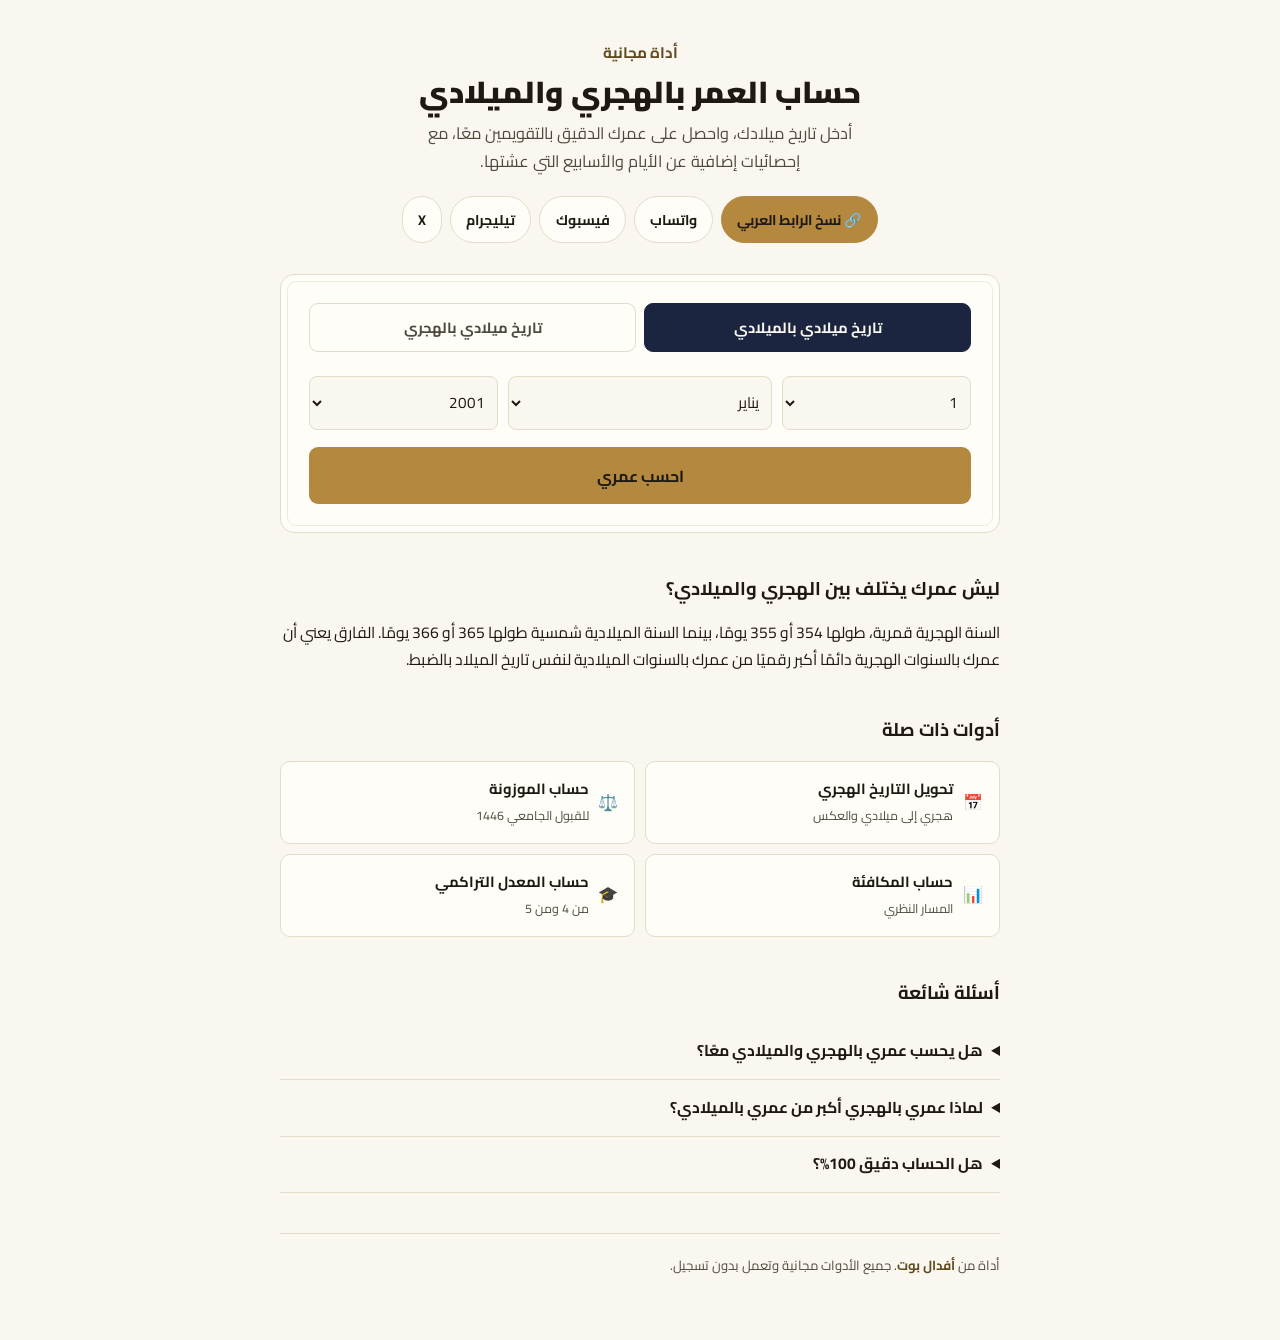
==== ar/hisab-al-omr/index.html @ 0395c9e0 "Create index.html" ====
<!DOCTYPE html>
<html lang="ar" dir="rtl">
<head>
<meta charset="UTF-8">
<meta name="viewport" content="width=device-width, initial-scale=1, viewport-fit=cover">
<title>حساب العمر بالهجري والميلادي - 1446</title>
<meta name="description" content="احسب عمرك بالضبط بالتقويمين الهجري والميلادي، مع عدد الأيام التي عشتها ومتى موعد عيد ميلادك القادم.">
<link rel="canonical" href="https://afdalbot.com/ar/حساب-العمر/">
<link rel="preload" href="/fonts/cairo-v31-arabic_latin-regular.woff2" as="font" type="font/woff2" crossorigin>
<link rel="preload" href="/fonts/cairo-v31-arabic_latin-700.woff2" as="font" type="font/woff2" crossorigin>
<link rel="preload" href="/fonts/cairo-v31-arabic_latin-900.woff2" as="font" type="font/woff2" crossorigin>
<script type="application/ld+json">
{"@context":"https://schema.org","@type":"FAQPage","mainEntity":[{"@type":"Question","name":"هل يحسب عمري بالهجري والميلادي معًا؟","acceptedAnswer":{"@type":"Answer","text":"نعم، تدخل تاريخ ميلادك مرة واحدة (هجريًا أو ميلاديًا) وتظهر لك النتيجة بالتقويمين معًا: السنوات والشهور والأيام بكل تقويم على حدة."}},{"@type":"Question","name":"لماذا عمري بالهجري أكبر من عمري بالميلادي؟","acceptedAnswer":{"@type":"Answer","text":"لأن السنة الهجرية أقصر من الميلادية بنحو 10-11 يومًا، فيتراكم مع الزمن سنوات هجرية إضافية مقارنة بنفس المدة الزمنية بالميلادي."}},{"@type":"Question","name":"هل الحساب دقيق 100%؟","acceptedAnswer":{"@type":"Answer","text":"الجزء الميلادي دقيق حسابيًا تمامًا. الجزء الهجري يعتمد التقويم الحسابي (التبويبي)، وقد يختلف بيوم واحد عن رؤية الهلال الفعلية في بعض الأشهر، وهو فرق معروف بين الطريقتين."}}]}
</script>
<style>
  @font-face{font-family:'Cairo';font-style:normal;font-weight:400;font-display:optional;src:url('/fonts/cairo-v31-arabic_latin-regular.woff2') format('woff2');}
  @font-face{font-family:'Cairo';font-style:normal;font-weight:700;font-display:optional;src:url('/fonts/cairo-v31-arabic_latin-700.woff2') format('woff2');}
  @font-face{font-family:'Cairo';font-style:normal;font-weight:900;font-display:optional;src:url('/fonts/cairo-v31-arabic_latin-900.woff2') format('woff2');}
  @font-face{font-family:'Cairo Fallback';src:local('Tahoma'),local('Arial');ascent-override:105%;descent-override:35%;line-gap-override:10%;size-adjust:102%;}
  :root{--ink:#1e1a12;--paper:#faf7f0;--panel:#fffdf8;--brass:#b4883f;--brass-dark:#614a1f;--indigo:#1b2540;--line:#e4dcc8;--muted:#4f4a3e;}
  @media (prefers-color-scheme: dark){:root:not([data-theme="light"]){--ink:#efe9da;--paper:#15130f;--panel:#1d1a14;--brass:#d4a94f;--brass-dark:#e8c169;--indigo:#c9d3ec;--line:#332e22;--muted:#b8b0a0;}}
  *{box-sizing:border-box;}body{margin:0;background:var(--paper);color:var(--ink);font-family:'Cairo','Cairo Fallback',-apple-system,"Segoe UI",Tahoma,Arial,sans-serif;line-height:1.7;-webkit-font-smoothing:antialiased;}
  .wrap{max-width:760px;margin:0 auto;padding:2.5rem 1.25rem 4rem;}header{text-align:center;margin-bottom:1.2rem;}.kicker{color:var(--brass-dark);font-weight:700;font-size:.95rem;}h1{font-size:1.9rem;font-weight:900;margin:.35rem 0 .5rem;line-height:1.35;}header p{color:var(--muted);font-size:1.02rem;margin:0 auto;max-width:52ch;}
  .sr-only{position:absolute;width:1px;height:1px;padding:0;margin:-1px;overflow:hidden;clip:rect(0,0,0,0);white-space:nowrap;border:0;}
  .share-bar{display:flex;flex-wrap:wrap;gap:.5rem;justify-content:center;margin:1.25rem 0 1.9rem;min-height:44px;}
  .share-btn{display:inline-flex;align-items:center;gap:.4rem;padding:.6rem .95rem;border-radius:999px;border:1px solid var(--line);background:var(--panel);color:var(--ink);font-weight:700;font-size:.88rem;cursor:pointer;font-family:inherit;min-height:44px;}
  .share-btn.primary{background:var(--brass);border-color:var(--brass);color:#1e1a12;}.share-btn:hover{border-color:var(--brass);}.share-btn.primary:hover{background:var(--brass-dark);color:#fff;}
  .share-btn:focus-visible,.tab:focus-visible,select:focus-visible,button.convert:focus-visible{outline:2px solid var(--brass);outline-offset:2px;}
  .toast{position:fixed;bottom:20px;left:50%;transform:translateX(-50%) translateY(20px);background:var(--indigo);color:#fff;padding:.7rem 1.1rem;border-radius:999px;font-size:.88rem;font-weight:700;opacity:0;pointer-events:none;transition:all .25s;z-index:9999;}.toast.show{opacity:1;transform:translateX(-50%) translateY(0);}
  .card{background:var(--panel);border:1px solid var(--line);border-radius:14px;padding:1.75rem;position:relative;}.card::before{content:"";position:absolute;inset:6px;border:1px solid var(--line);border-radius:9px;pointer-events:none;opacity:.6;}
  .tabs{display:flex;gap:.5rem;margin-bottom:1.5rem;}.tab{flex:1;padding:.7rem;text-align:center;border-radius:9px;cursor:pointer;font-weight:700;font-size:.92rem;border:1px solid var(--line);color:var(--muted);background:transparent;font-family:inherit;min-height:44px;}.tab.active{background:var(--indigo);color:var(--paper);border-color:var(--indigo);}
  .panel{display:none;}.panel.active{display:block;}.row{display:grid;grid-template-columns:1fr 1.4fr 1fr;gap:.6rem;margin-bottom:1.1rem;}
  select{width:100%;padding:.65rem .5rem;border-radius:8px;border:1px solid var(--line);background:var(--paper);color:var(--ink);font-family:inherit;font-size:.95rem;font-variant-numeric:tabular-nums;min-height:44px;}
  button.convert{width:100%;padding:.85rem;border:none;border-radius:9px;cursor:pointer;background:var(--brass);color:#1e1a12;font-family:inherit;font-weight:700;font-size:1rem;min-height:44px;}button.convert:hover{background:var(--brass-dark);color:#fff;}
  .results{margin-top:1.5rem;display:none;min-height:280px;}.results.show{display:block;}
  .age-grid{display:grid;grid-template-columns:1fr 1fr;gap:.8rem;margin-bottom:1rem;}.age-box{background:var(--paper);border:1px solid var(--line);border-radius:10px;padding:1rem;text-align:center;}.age-box .cal{font-size:.8rem;color:var(--muted);font-weight:700;margin-bottom:.4rem;}.age-box .big{font-size:1.5rem;font-weight:900;font-variant-numeric:tabular-nums;color:var(--indigo);}.age-box .unit{font-size:.78rem;color:var(--muted);margin-top:.2rem;}
  .stats{display:grid;grid-template-columns:1fr 1fr;gap:1px;background:var(--line);border:1px solid var(--line);border-radius:10px;overflow:hidden;}.stats>div{background:var(--panel);padding:.8rem .9rem;}.stats .lbl{font-size:.78rem;color:var(--muted);margin-bottom:.2rem;}.stats .val{font-weight:700;font-variant-numeric:tabular-nums;font-size:.95rem;}
  section.about{margin-top:2.5rem;}section.about h2{font-size:1.15rem;font-weight:700;margin-bottom:.6rem;}section.about p{font-size:.98rem;}
  .faq{margin-top:2.5rem;}.faq h2{font-size:1.15rem;font-weight:700;margin-bottom:1rem;}details{border-bottom:1px solid var(--line);padding:.9rem 0;}details summary{font-weight:700;cursor:pointer;font-size:.98rem;}details p{color:var(--muted);margin:.6rem 0 0;font-size:.92rem;}
  .related{margin-top:2.5rem;}.related h2{font-size:1.15rem;font-weight:700;margin-bottom:1rem;}.related-grid{display:grid;grid-template-columns:1fr 1fr;gap:.6rem;}.related-card{background:var(--panel);border:1px solid var(--line);border-radius:10px;padding:.9rem 1rem;text-decoration:none;color:var(--ink);display:flex;align-items:center;gap:.6rem;transition:border-color .2s;}.related-card:hover{border-color:var(--brass);}
  footer{margin-top:2.5rem;padding-top:1.25rem;border-top:1px solid var(--line);}footer p{color:var(--muted);font-size:.82rem;margin:0;}a.home{color:var(--brass-dark);font-weight:700;text-decoration:none;}
  @media (max-width:520px){.row{grid-template-columns:1fr 1fr;} .row select:nth-child(1){grid-column:1/span 2;} .related-grid{grid-template-columns:1fr;}}
</style>
</head>
<body>
<div class="wrap">
  <header>
    <div class="kicker">أداة مجانية</div>
    <h1>حساب العمر بالهجري والميلادي</h1>
    <p>أدخل تاريخ ميلادك، واحصل على عمرك الدقيق بالتقويمين معًا، مع إحصائيات إضافية عن الأيام والأسابيع التي عشتها.</p>
  </header>
  <nav class="share-bar" aria-label="مشاركة الصفحة">
    <button type="button" class="share-btn primary" onclick="copyArabicLink()">🔗 نسخ الرابط العربي</button>
    <button type="button" class="share-btn" onclick="shareWhatsApp()">واتساب</button>
    <button type="button" class="share-btn" onclick="shareFacebook()">فيسبوك</button>
    <button type="button" class="share-btn" onclick="shareTelegram()">تيليجرام</button>
    <button type="button" class="share-btn" onclick="shareX()">X</button>
  </nav>
  <div id="toast" class="toast" role="status" aria-live="polite">تم نسخ الرابط بالعربي ✅</div>
  <div class="card">
    <div class="tabs" role="tablist" aria-label="نوع الإدخال">
      <div class="tab active" role="tab" aria-selected="true" data-tab="greg">تاريخ ميلادي بالميلادي</div>
      <div class="tab" role="tab" aria-selected="false" data-tab="hij">تاريخ ميلادي بالهجري</div>
    </div>
    <div class="panel active" id="panel-greg" role="tabpanel">
      <div class="row">
        <select id="g_day" aria-label="يوم الميلاد الميلادي"></select>
        <select id="g_month" aria-label="شهر الميلاد الميلادي"></select>
        <select id="g_year" aria-label="سنة الميلاد الميلادية"></select>
      </div>
      <button class="convert" onclick="calcFromGregorian()">احسب عمري</button>
    </div>
    <div class="panel" id="panel-hij" role="tabpanel">
      <div class="row">
        <select id="h_day" aria-label="يوم الميلاد الهجري"></select>
        <select id="h_month" aria-label="شهر الميلاد الهجري"></select>
        <select id="h_year" aria-label="سنة الميلاد الهجرية"></select>
      </div>
      <button class="convert" onclick="calcFromHijri()">احسب عمري</button>
    </div>
    <div class="results" id="results" aria-live="polite">
      <div class="age-grid">
        <div class="age-box"><div class="cal">بالميلادي</div><div class="big" id="ageG"></div><div class="unit">سنة / شهر / يوم</div></div>
        <div class="age-box"><div class="cal">بالهجري</div><div class="big" id="ageH"></div><div class="unit">سنة / شهر / يوم</div></div>
      </div>
      <div class="stats">
        <div><div class="lbl">إجمالي الأيام</div><div class="val" id="totalDays"></div></div>
        <div><div class="lbl">إجمالي الأسابيع</div><div class="val" id="totalWeeks"></div></div>
        <div><div class="lbl">يوم الميلاد كان</div><div class="val" id="bornWeekday"></div></div>
        <div><div class="lbl">القادم عيد ميلادك الميلادي بعد</div><div class="val" id="nextG"></div></div>
        <div><div class="lbl">القادم عيد ميلادك الهجري بعد</div><div class="val" id="nextH"></div></div>
      </div>
    </div>
  </div>
  <section class="about">
    <h2>ليش عمرك يختلف بين الهجري والميلادي؟</h2>
    <p>السنة الهجرية قمرية، طولها 354 أو 355 يومًا، بينما السنة الميلادية شمسية طولها 365 أو 366 يومًا. الفارق يعني أن عمرك بالسنوات الهجرية دائمًا أكبر رقميًا من عمرك بالسنوات الميلادية لنفس تاريخ الميلاد بالضبط.</p>
  </section>
  <section class="related">
    <h2>أدوات ذات صلة</h2>
    <div class="related-grid">
      <a class="related-card" href="/ar/تحويل-التاريخ-الهجري-الى-الميلادي/"><span>📅</span><span><span style="display:block;font-weight:700;font-size:.92rem">تحويل التاريخ الهجري</span><span style="font-size:.78rem;color:var(--muted)">هجري إلى ميلادي والعكس</span></span></a>
      <a class="related-card" href="/ar/حساب-الموزونة/"><span>⚖️</span><span><span style="display:block;font-weight:700;font-size:.92rem">حساب الموزونة</span><span style="font-size:.78rem;color:var(--muted)">للقبول الجامعي 1446</span></span></a>
      <a class="related-card" href="/ar/حساب-النسبة-المكافئة/"><span>📊</span><span><span style="display:block;font-weight:700;font-size:.92rem">حساب المكافئة</span><span style="font-size:.78rem;color:var(--muted)">المسار النظري</span></span></a>
      <a class="related-card" href="/ar/حساب-المعدل-التراكمي/"><span>🎓</span><span><span style="display:block;font-weight:700;font-size:.92rem">حساب المعدل التراكمي</span><span style="font-size:.78rem;color:var(--muted)">من 4 ومن 5</span></span></a>
    </div>
  </section>
  <section class="faq">
    <h2>أسئلة شائعة</h2>
    <details><summary>هل يحسب عمري بالهجري والميلادي معًا؟</summary><p>نعم، تدخل تاريخ ميلادك مرة واحدة وتظهر لك النتيجة بالتقويمين معًا.</p></details>
    <details><summary>لماذا عمري بالهجري أكبر من عمري بالميلادي؟</summary><p>لأن السنة الهجرية أقصر من الميلادية بنحو 10-11 يومًا، فيتراكم مع الزمن سنوات هجرية إضافية.</p></details>
    <details><summary>هل الحساب دقيق 100%؟</summary><p>الجزء الميلادي دقيق تمامًا. الجزء الهجري يعتمد التقويم الحسابي، وقد يختلف بيوم واحد عن رؤية الهلال.</p></details>
  </section>
  <footer><p>أداة من <a class="home" href="/">أفدال بوت</a>. جميع الأدوات مجانية وتعمل بدون تسجيل.</p></footer>
</div>
<script>
function getArabicUrl(){try{return decodeURI(window.location.href);}catch(e){return window.location.href;}}
function getEncodedUrl(){return window.location.href;}
function showToast(msg){const t=document.getElementById('toast');if(msg) t.textContent=msg;t.classList.add('show');setTimeout(()=>t.classList.remove('show'),2200);}
function copyArabicLink(){const u=getArabicUrl();if(navigator.clipboard&&navigator.clipboard.writeText){navigator.clipboard.writeText(u).then(()=>showToast('تم نسخ الرابط بالعربي ✅')).catch(()=>fallbackCopy(u));}else fallbackCopy(u);}
function fallbackCopy(t){const ta=document.createElement('textarea');ta.value=t;document.body.appendChild(ta);ta.select();try{document.execCommand('copy');showToast('تم نسخ الرابط بالعربي ✅');}catch(e){}document.body.removeChild(ta);}
function shareWhatsApp(){open('https://wa.me/?text='+encodeURIComponent(getArabicUrl()),'_blank');}
function shareFacebook(){open('https://www.facebook.com/sharer/sharer.php?u='+encodeURIComponent(getEncodedUrl()),'_blank');}
function shareTelegram(){open('https://t.me/share/url?url='+encodeURIComponent(getEncodedUrl())+'&text='+encodeURIComponent('حساب العمر بالهجري والميلادي'),'_blank');}
function shareX(){open('https://twitter.com/intent/tweet?url='+encodeURIComponent(getEncodedUrl())+'&text='+encodeURIComponent('حساب العمر بالهجري والميلادي'),'_blank');}
function gregorianToJDN(y,m,d){const a=Math.floor((14-m)/12),y2=y+4800-a,m2=m+12*a-3;return d+Math.floor((153*m2+2)/5)+365*y2+Math.floor(y2/4)-Math.floor(y2/100)+Math.floor(y2/400)-32045;}
function jdnToGregorian(jdn){const a=jdn+32044,b=Math.floor((4*a+3)/146097),c=a-Math.floor((146097*b)/4),d=Math.floor((4*c+3)/1461),e=c-Math.floor((1461*d)/4),m=Math.floor((5*e+2)/153);return{year:100*b+d-4800+Math.floor(m/10),month:m+3-12*Math.floor(m/10),day:e-Math.floor((153*m+2)/5)+1};}
function jdnToHijri(jdn){let l=jdn-1948440+10632;const n=Math.floor((l-1)/10631);l=l-10631*n+354;const j=Math.floor((10985-l)/5316)*Math.floor((50*l)/17719)+Math.floor(l/5670)*Math.floor((43*l)/15238);l=l-Math.floor((30-j)/15)*Math.floor((17719*j)/50)-Math.floor(j/16)*Math.floor((15238*j)/43)+29;const hm=Math.floor((24*l)/709),hd=l-Math.floor((709*hm)/24),hy=30*n+j-30;return{year:hy,month:hm,day:hd};}
function hijriToJDN(hy,hm,hd){return Math.floor((11*hy+3)/30)+354*hy+30*hm-Math.floor((hm-1)/2)+hd+1948440-385;}
function daysInHijriMonth(hy,hm){let ny=hy,nm=hm+1;if(nm>12){nm=1;ny+=1;}return hijriToJDN(ny,nm,1)-hijriToJDN(hy,hm,1);}
function daysInGregorianMonth(y,m){let ny=y,nm=m+1;if(nm>12){nm=1;ny+=1;}return gregorianToJDN(ny,nm,1)-gregorianToJDN(y,m,1);}
function ageDiff(by,bm,bd,ty,tm,td,daysInMonthFn){let years=ty-by,months=tm-bm,days=td-bd;if(days<0){months-=1;let pm=tm-1,py=ty;if(pm<1){pm=12;py-=1;}days+=daysInMonthFn(py,pm);}if(months<0){years-=1;months+=12;}return{years,months,days};}
function weekday(jdn){return ((jdn+1)%7+7)%7;}
const hijriMonths=["محرم","صفر","ربيع الأول","ربيع الآخر","جمادى الأولى","جمادى الآخرة","رجب","شعبان","رمضان","شوال","ذو القعدة","ذو الحجة"];
const gregMonths=["يناير","فبراير","مارس","أبريل","مايو","يونيو","يوليو","أغسطس","سبتمبر","أكتوبر","نوفمبر","ديسمبر"];
const weekdayNames=["الأحد","الاثنين","الثلاثاء","الأربعاء","الخميس","الجمعة","السبت"];
function fillSelect(el,count,start,labels){el.innerHTML="";for(let i=0;i<count;i++){const o=document.createElement("option");const v=start+i;o.value=v;o.textContent=labels?labels[i]:v;el.appendChild(o);}}
function initSelectors(){
  const now=new Date();
  const todayJDN=gregorianToJDN(now.getFullYear(),now.getMonth()+1,now.getDate());
  const todayH=jdnToHijri(todayJDN);
  fillSelect(document.getElementById('g_day'),31,1);
  fillSelect(document.getElementById('g_month'),12,1,gregMonths);
  fillSelect(document.getElementById('g_year'),120,now.getFullYear()-100);
  document.getElementById('g_year').value=now.getFullYear()-25;
  fillSelect(document.getElementById('h_day'),30,1);
  fillSelect(document.getElementById('h_month'),12,1,hijriMonths);
  fillSelect(document.getElementById('h_year'),120,todayH.year-100);
  document.getElementById('h_year').value=todayH.year-26;
}
function showResults(birthJDN){
  const now=new Date();
  const todayJDN=gregorianToJDN(now.getFullYear(),now.getMonth()+1,now.getDate());
  const bG=jdnToGregorian(birthJDN), tG=jdnToGregorian(todayJDN);
  const bH=jdnToHijri(birthJDN), tH=jdnToHijri(todayJDN);
  const ageG=ageDiff(bG.year,bG.month,bG.day, tG.year,tG.month,tG.day, daysInGregorianMonth);
  const ageH=ageDiff(bH.year,bH.month,bH.day, tH.year,tH.month,tH.day, daysInHijriMonth);
  document.getElementById('ageG').textContent=`${ageG.years} - ${ageG.months} - ${ageG.days}`;
  document.getElementById('ageH').textContent=`${ageH.years} - ${ageH.months} - ${ageH.days}`;
  document.getElementById('totalDays').textContent=(todayJDN-birthJDN).toLocaleString('ar');
  document.getElementById('totalWeeks').textContent=Math.floor((todayJDN-birthJDN)/7).toLocaleString('ar');
  document.getElementById('bornWeekday').textContent=weekdayNames[weekday(birthJDN)];
  let nyG=tG.year; if (gregorianToJDN(tG.year,bG.month,bG.day) < todayJDN) nyG=tG.year+1;
  let nextGJDN=gregorianToJDN(nyG,bG.month,bG.day);
  document.getElementById('nextG').textContent=(nextGJDN-todayJDN)+' يوم';
  let nyH=tH.year; if (hijriToJDN(tH.year,bH.month,bH.day) < todayJDN) nyH=tH.year+1;
  let nextHJDN=hijriToJDN(nyH,bH.month,bH.day);
  document.getElementById('nextH').textContent=(nextHJDN-todayJDN)+' يوم';
  document.getElementById('results').classList.add('show');
}
function calcFromGregorian(){
  const d=+document.getElementById('g_day').value, m=+document.getElementById('g_month').value, y=+document.getElementById('g_year').value;
  showResults(gregorianToJDN(y,m,d));
}
function calcFromHijri(){
  const d=+document.getElementById('h_day').value, m=+document.getElementById('h_month').value, y=+document.getElementById('h_year').value;
  showResults(hijriToJDN(y,m,d));
}
document.querySelectorAll('.tab').forEach(tab=>{
  tab.addEventListener('click',()=>{
    document.querySelectorAll('.tab').forEach(t=>t.classList.remove('active'));
    document.querySelectorAll('.panel').forEach(p=>p.classList.remove('active'));
    tab.classList.add('active');
    document.getElementById('panel-'+tab.dataset.tab).classList.add('active');
    document.getElementById('results').classList.remove('show');
  });
});
initSelectors();
</script>
</body>
</html>
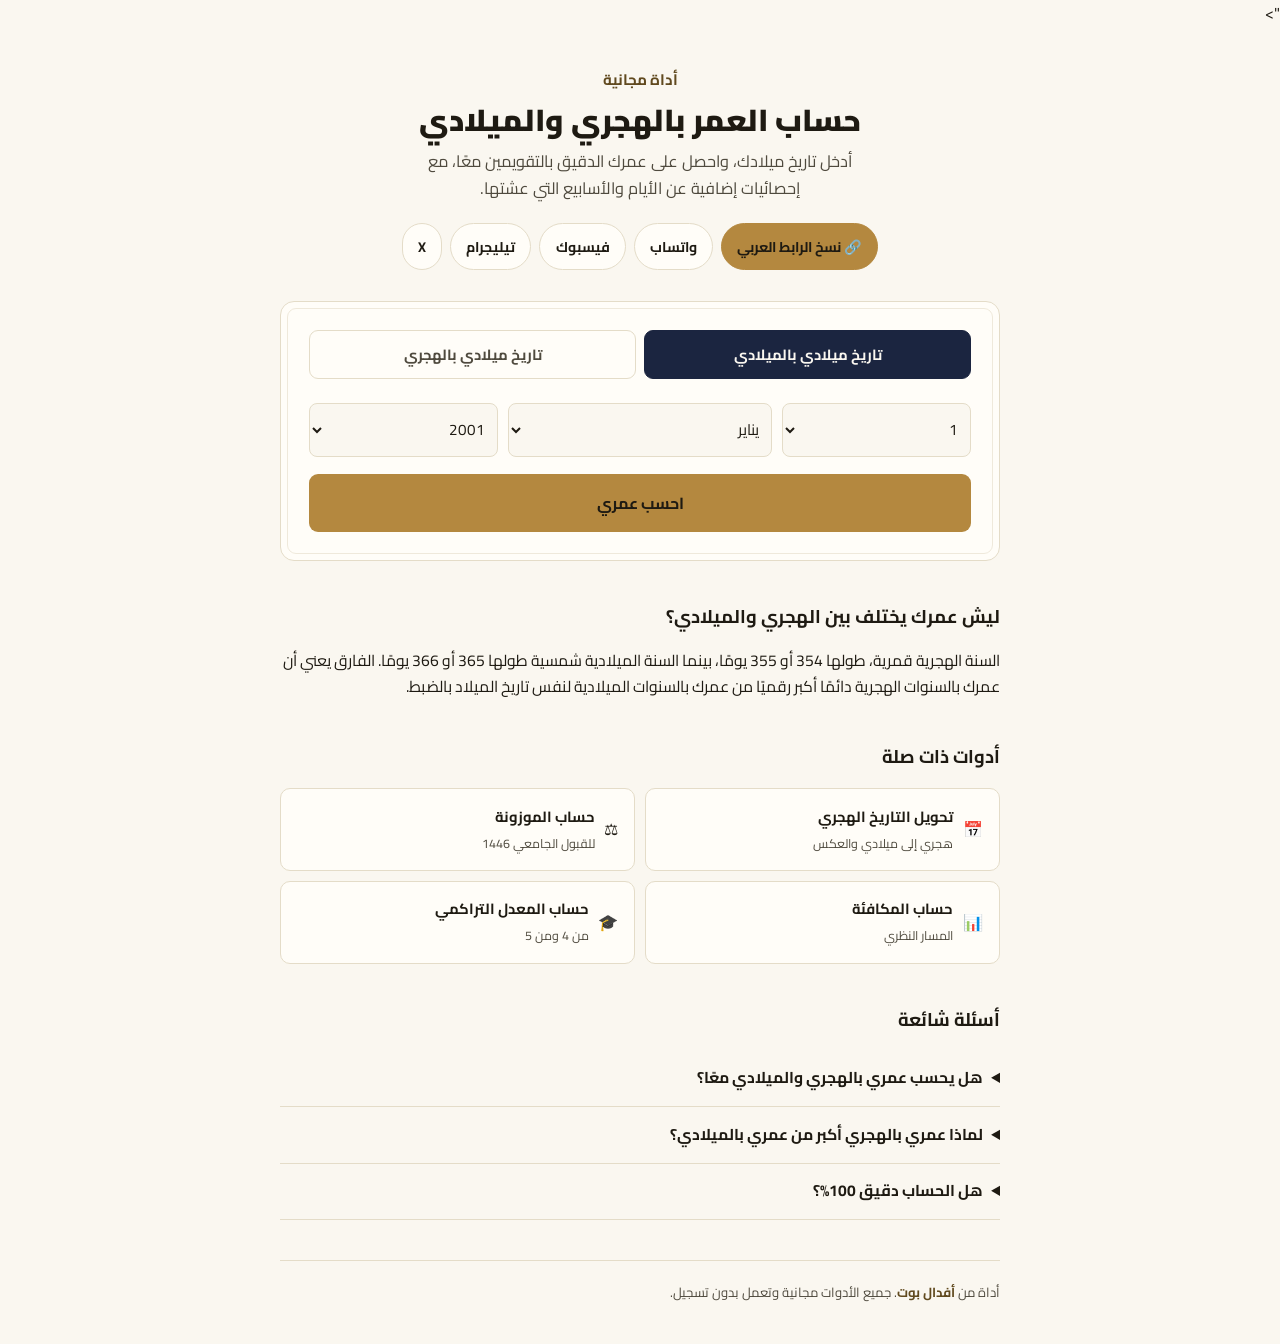
==== commit 129ee101: "Update index.html" ====
--- a/ar/hisab-al-omr/index.html
+++ b/ar/hisab-al-omr/index.html
@@ -5,7 +5,7 @@
 <meta name="viewport" content="width=device-width, initial-scale=1, viewport-fit=cover">
 <title>حساب العمر بالهجري والميلادي - 1446</title>
 <meta name="description" content="احسب عمرك بالضبط بالتقويمين الهجري والميلادي، مع عدد الأيام التي عشتها ومتى موعد عيد ميلادك القادم.">
-<link rel="canonical" href="https://afdalbot.com/ar/حساب-العمر/">
+<link rel="canonical" href="<link rel="canonical" href="https://afdalbot.com/ar/hisab-al-omr/">">
 <link rel="preload" href="/fonts/cairo-v31-arabic_latin-regular.woff2" as="font" type="font/woff2" crossorigin>
 <link rel="preload" href="/fonts/cairo-v31-arabic_latin-700.woff2" as="font" type="font/woff2" crossorigin>
 <link rel="preload" href="/fonts/cairo-v31-arabic_latin-900.woff2" as="font" type="font/woff2" crossorigin>
@@ -98,12 +98,12 @@
   </section>
   <section class="related">
     <h2>أدوات ذات صلة</h2>
-    <div class="related-grid">
-      <a class="related-card" href="/ar/تحويل-التاريخ-الهجري-الى-الميلادي/"><span>📅</span><span><span style="display:block;font-weight:700;font-size:.92rem">تحويل التاريخ الهجري</span><span style="font-size:.78rem;color:var(--muted)">هجري إلى ميلادي والعكس</span></span></a>
-      <a class="related-card" href="/ar/حساب-الموزونة/"><span>⚖️</span><span><span style="display:block;font-weight:700;font-size:.92rem">حساب الموزونة</span><span style="font-size:.78rem;color:var(--muted)">للقبول الجامعي 1446</span></span></a>
-      <a class="related-card" href="/ar/حساب-النسبة-المكافئة/"><span>📊</span><span><span style="display:block;font-weight:700;font-size:.92rem">حساب المكافئة</span><span style="font-size:.78rem;color:var(--muted)">المسار النظري</span></span></a>
-      <a class="related-card" href="/ar/حساب-المعدل-التراكمي/"><span>🎓</span><span><span style="display:block;font-weight:700;font-size:.92rem">حساب المعدل التراكمي</span><span style="font-size:.78rem;color:var(--muted)">من 4 ومن 5</span></span></a>
-    </div>
+  <div class="related-grid">
+  <a class="related-card" href="/ar/tahwil-tarikh-hijri-milady/"><span>📅</span><span><span style="display:block;font-weight:700;font-size:.92rem">تحويل التاريخ الهجري</span><span style="font-size:.78rem;color:var(--muted)">هجري إلى ميلادي والعكس</span></span></a>
+  <a class="related-card" href="/ar/hisab-mawzouna/"><span>⚖</span><span><span style="display:block;font-weight:700;font-size:.92rem">حساب الموزونة</span><span style="font-size:.78rem;color:var(--muted)">للقبول الجامعي 1446</span></span></a>
+  <a class="related-card" href="/ar/hisab-nisba-mokafaa/"><span>📊</span><span><span style="display:block;font-weight:700;font-size:.92rem">حساب المكافئة</span><span style="font-size:.78rem;color:var(--muted)">المسار النظري</span></span></a>
+  <a class="related-card" href="/ar/hisab-moaddal-tarakomi/"><span>🎓</span><span><span style="display:block;font-weight:700;font-size:.92rem">حساب المعدل التراكمي</span><span style="font-size:.78rem;color:var(--muted)">من 4 ومن 5</span></span></a>
+</div>
   </section>
   <section class="faq">
     <h2>أسئلة شائعة</h2>
